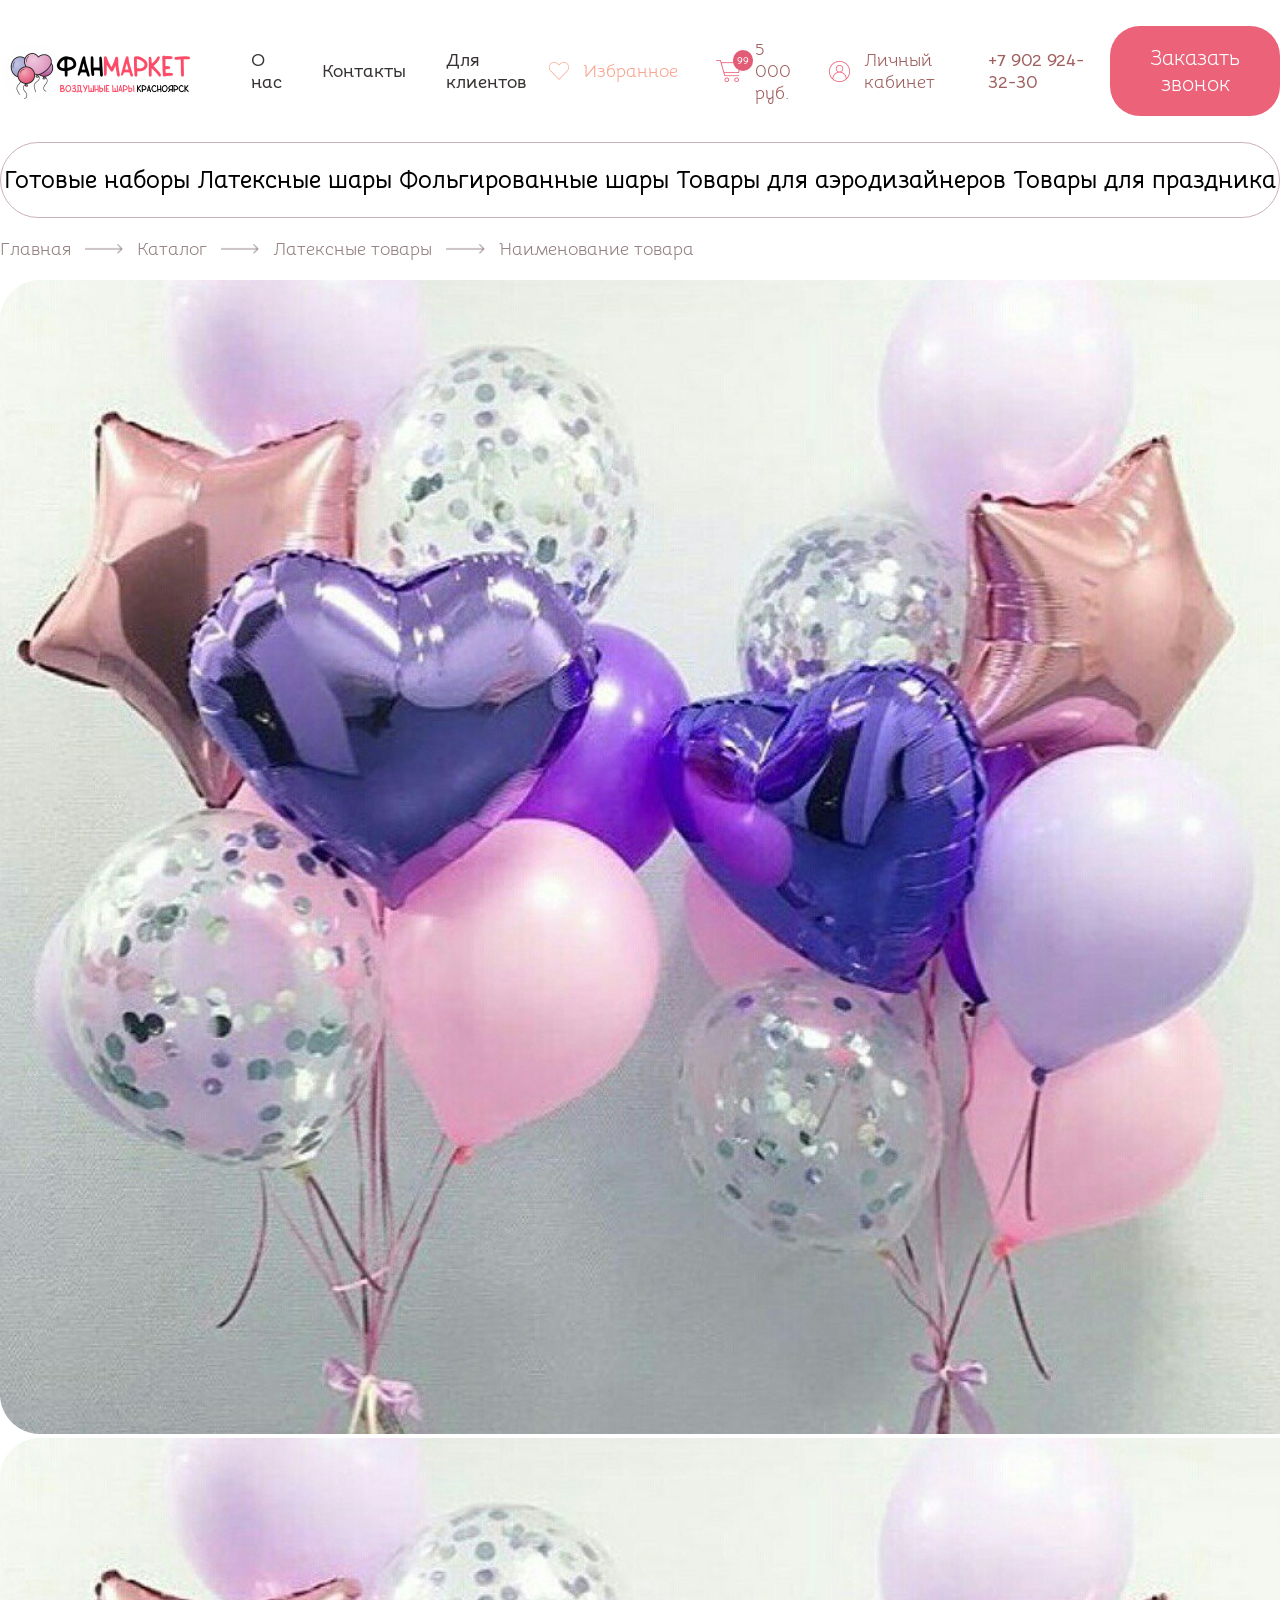
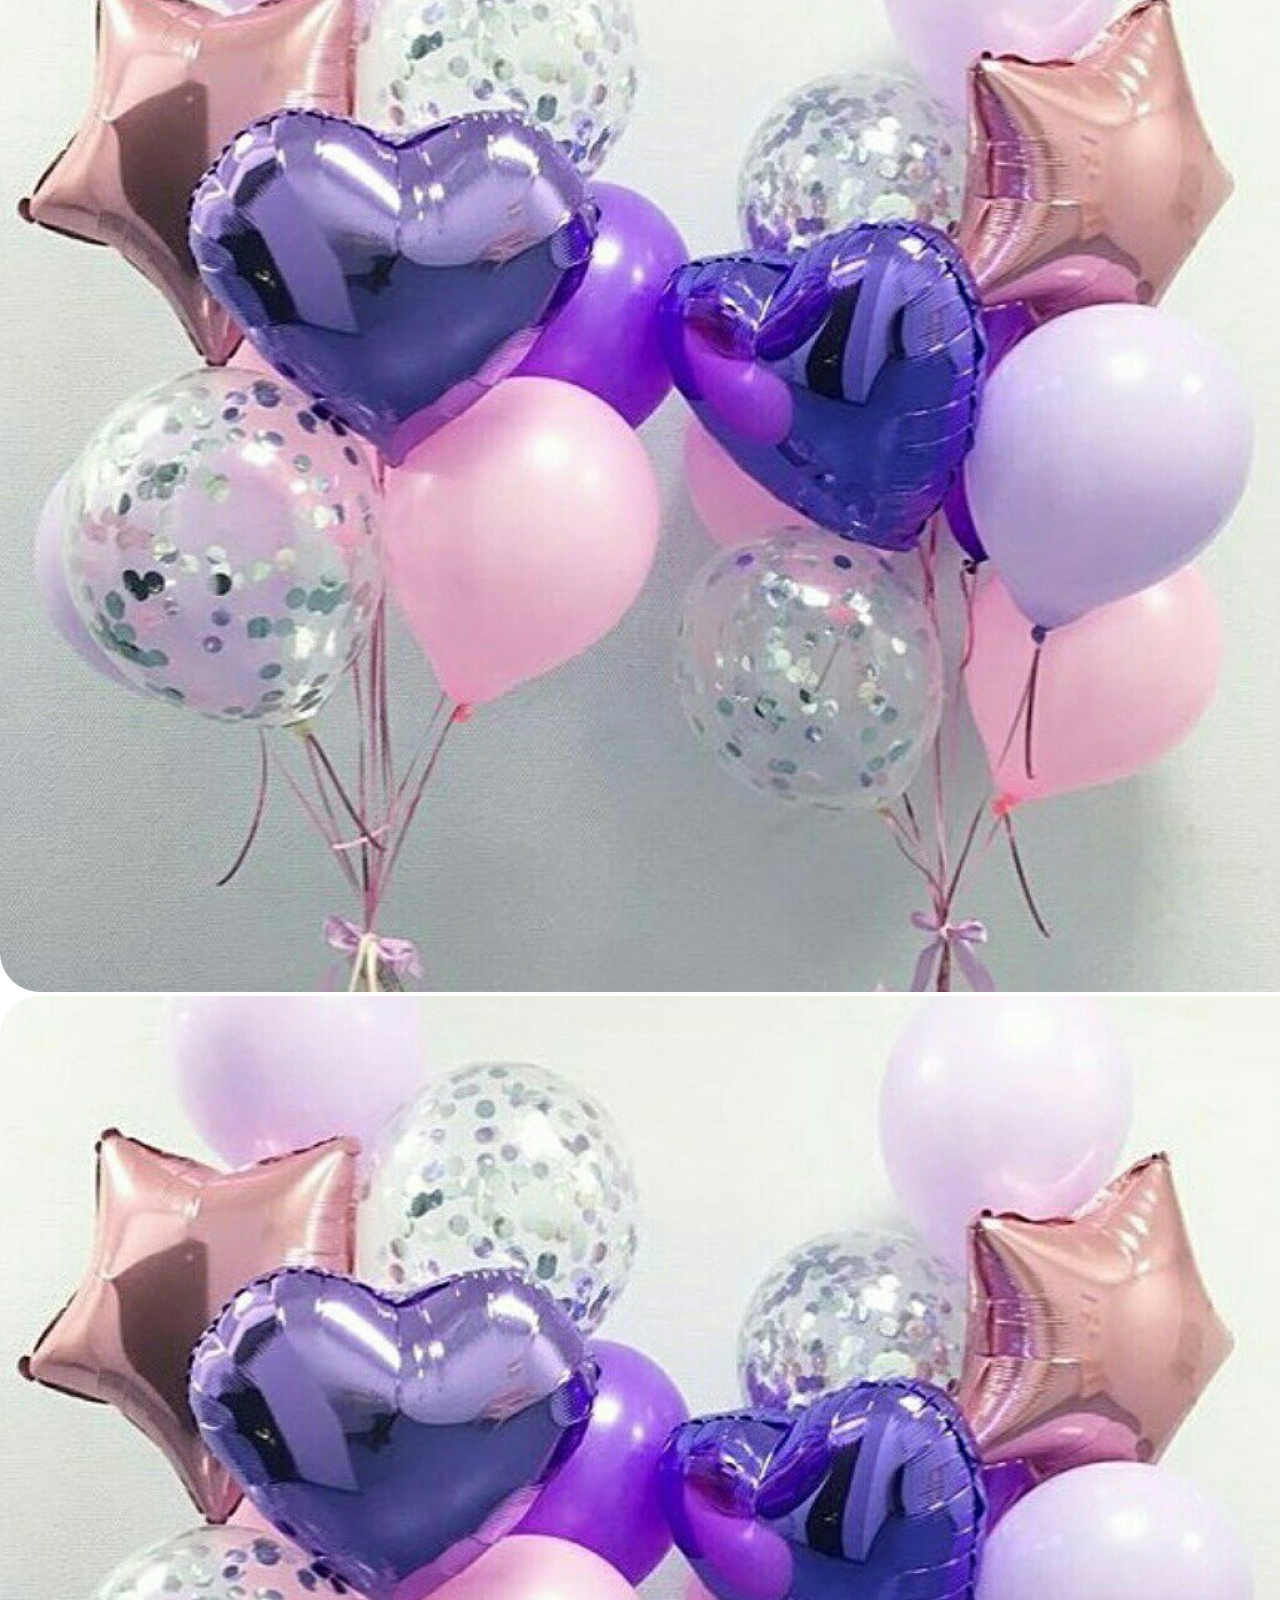
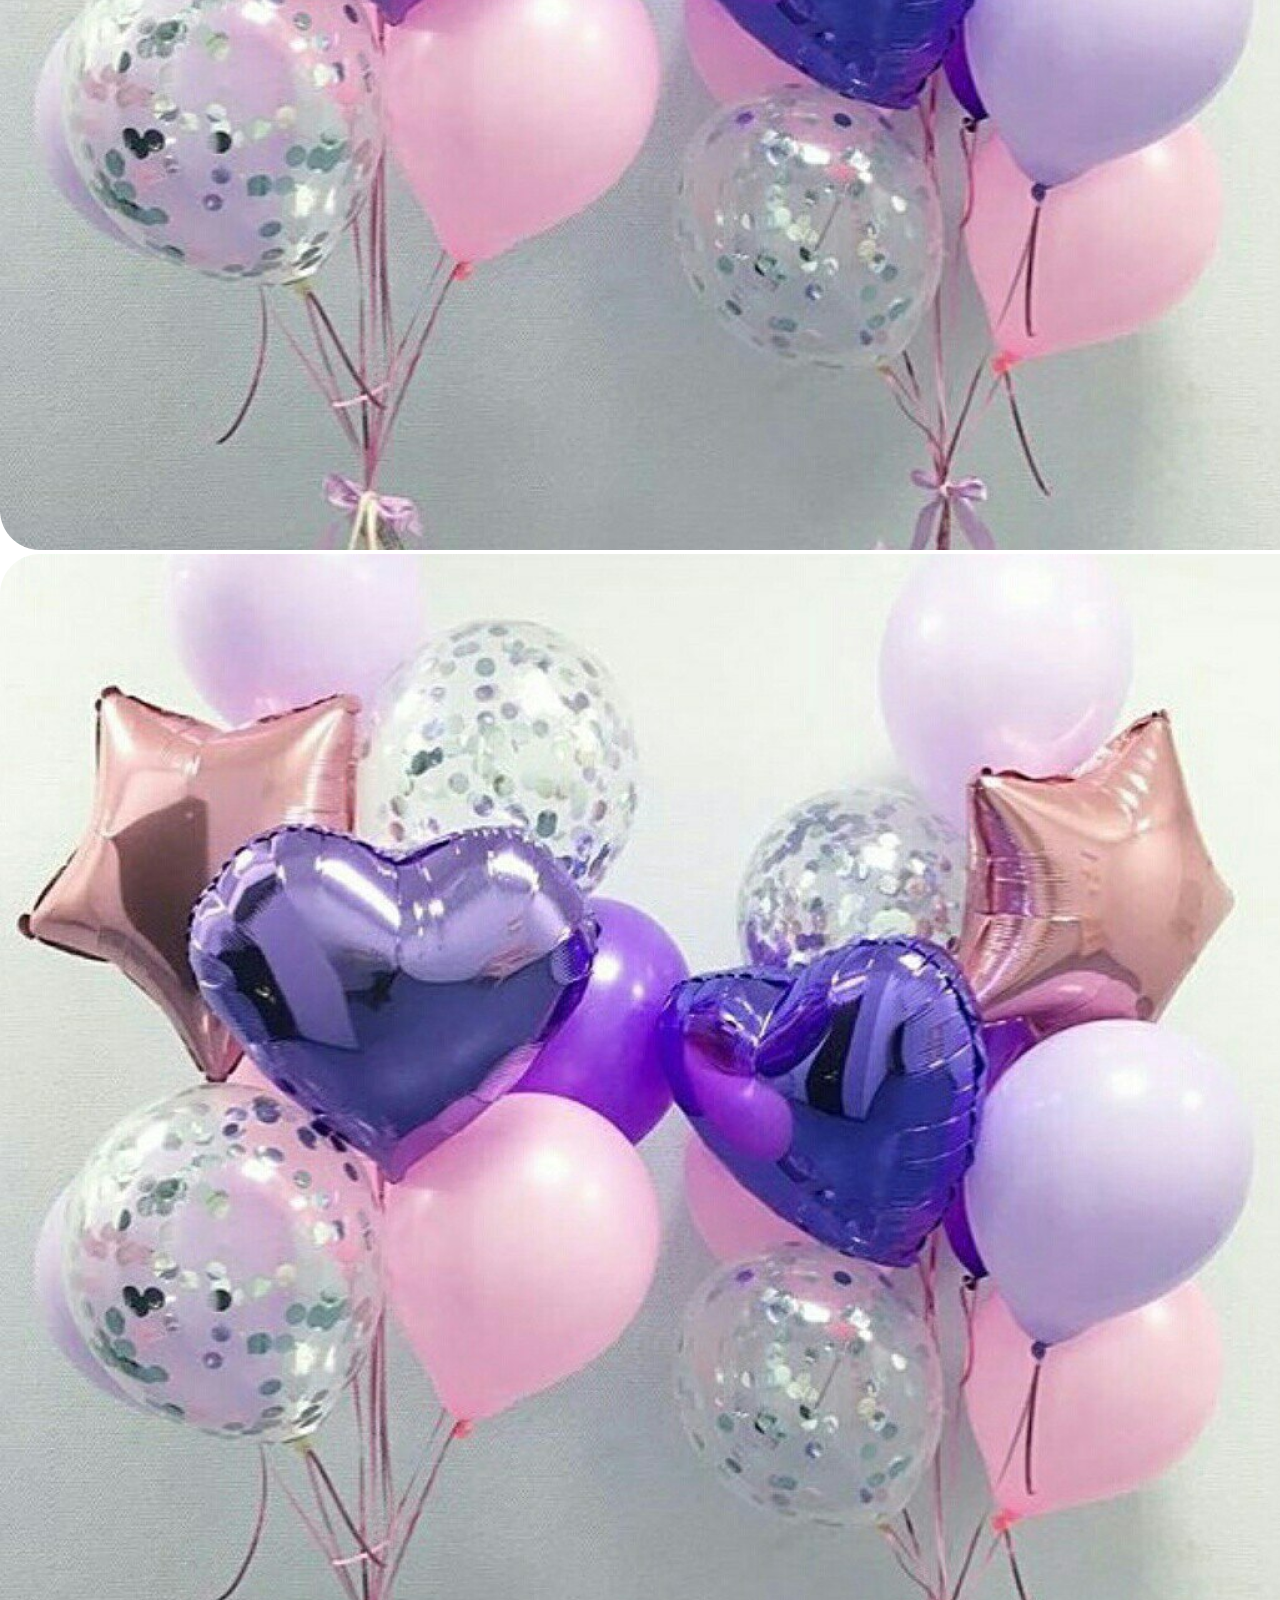
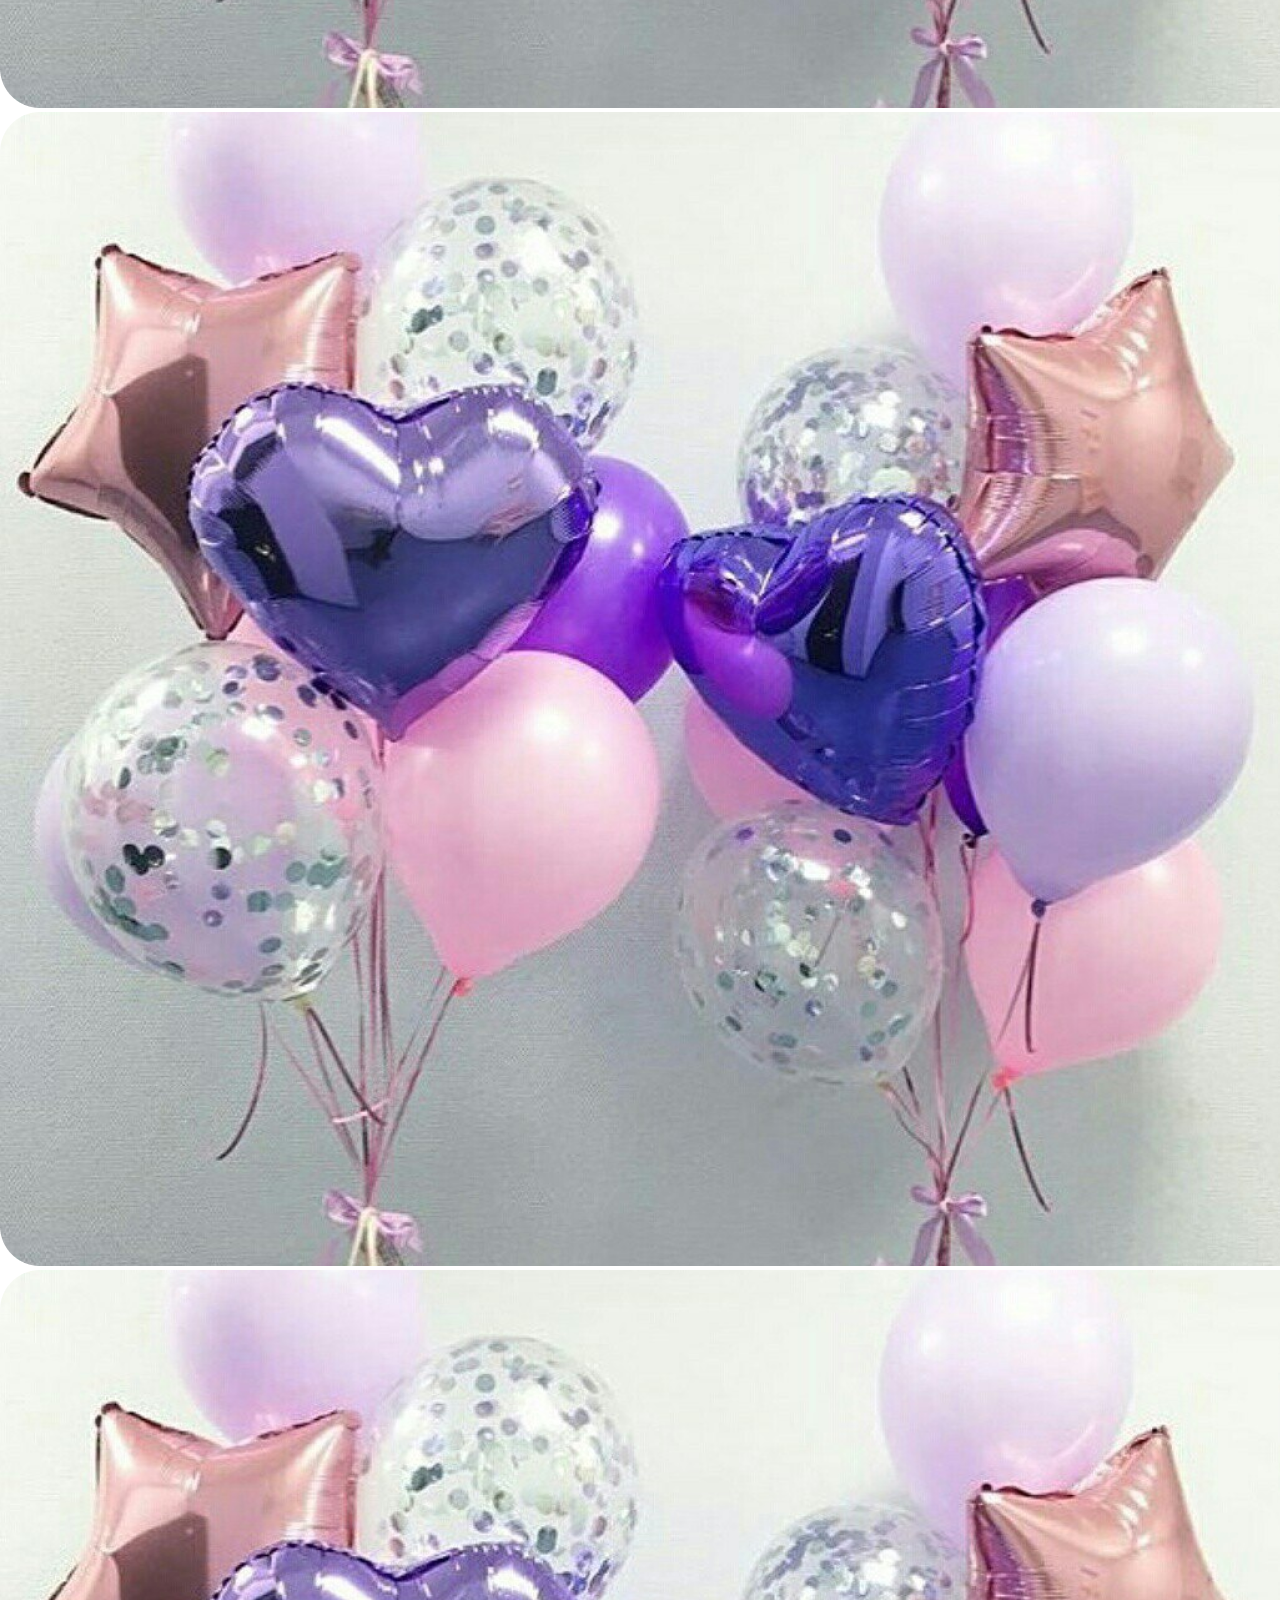
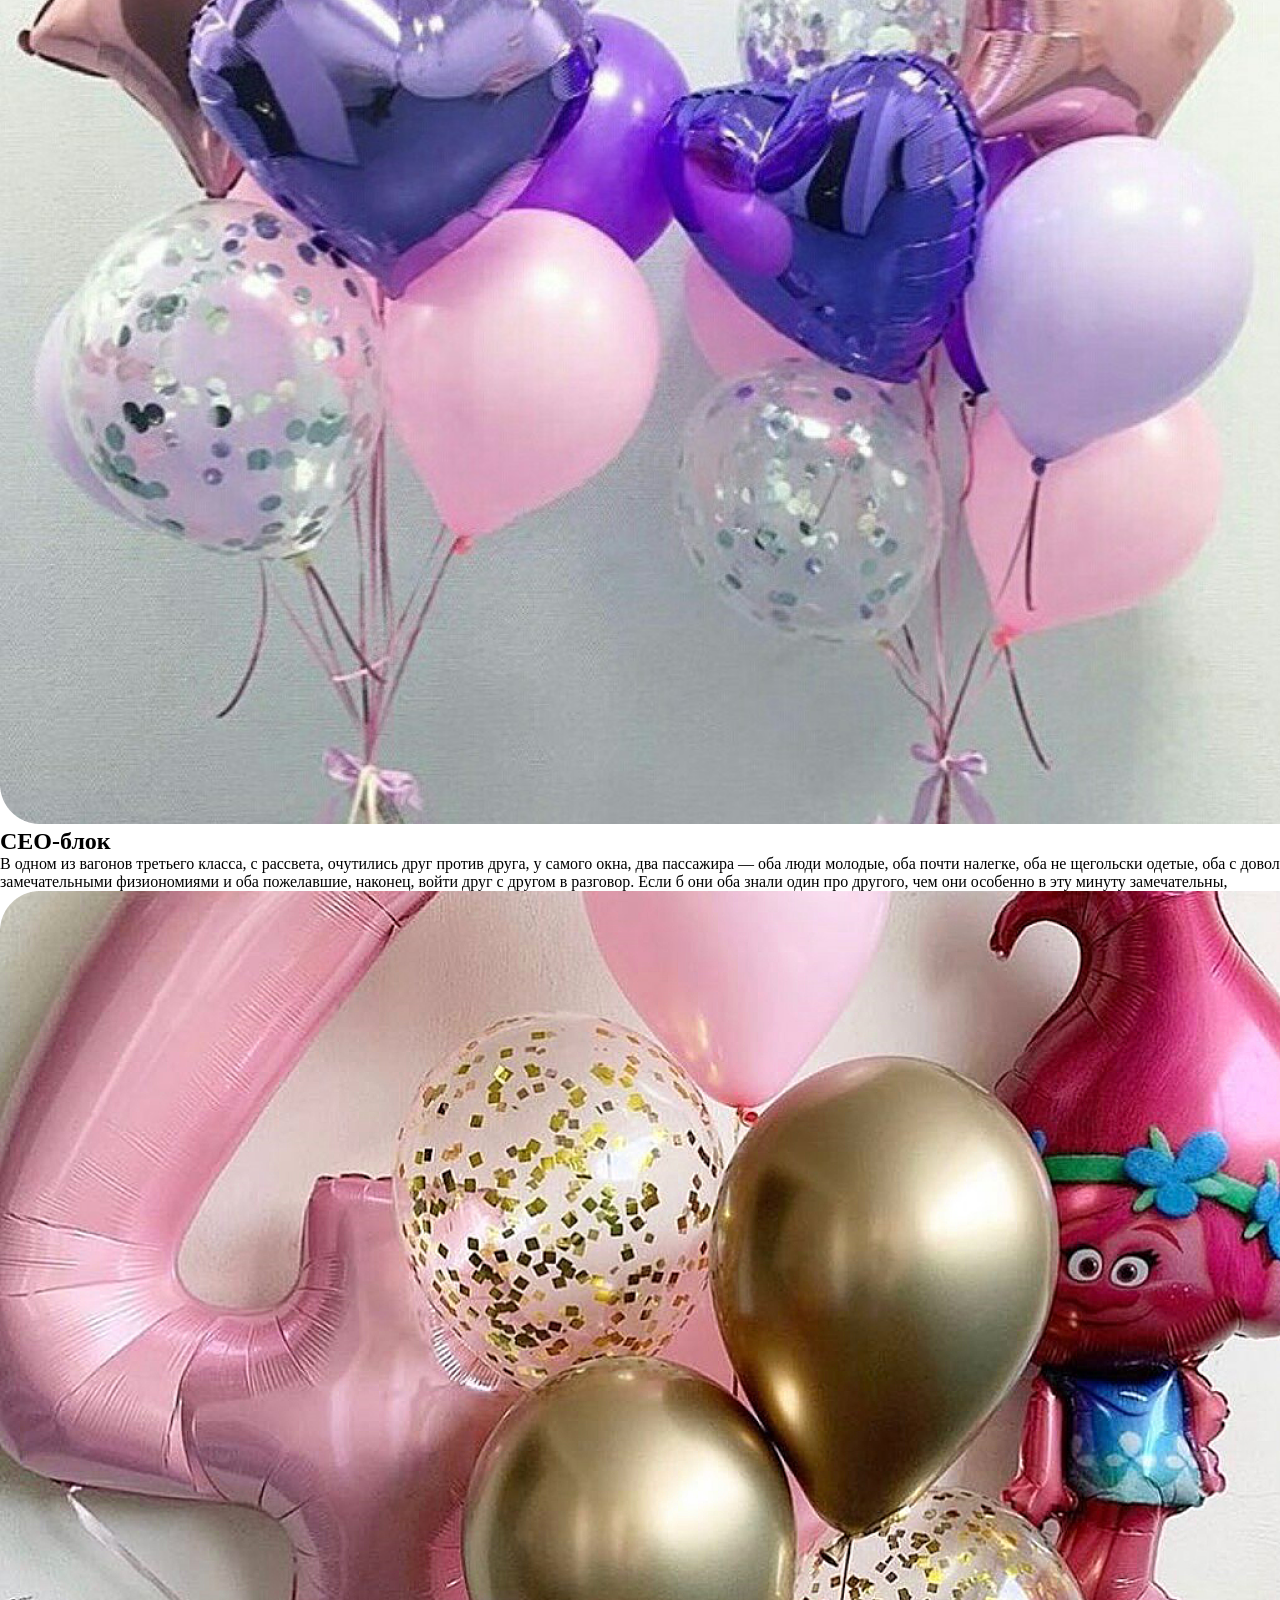
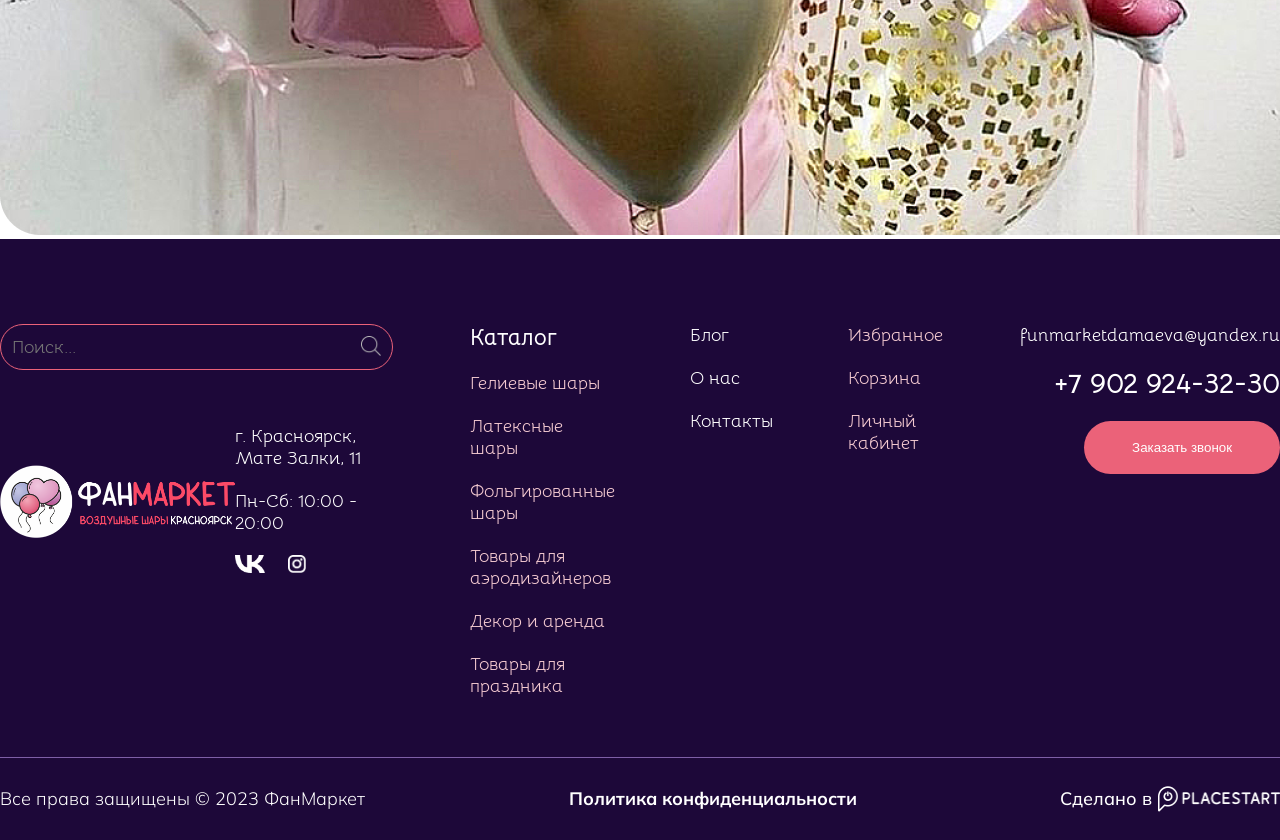
==== product.html @ 0bb045a6 "Create product info page Создал страницу для информации о конкретном продукте и применил устоявшиеся" ====
<!DOCTYPE html>
<html lang="en">
<head>
    <meta charset="UTF-8">
    <meta name="viewport" content="width=device-width, initial-scale=1.0">
    <title>ФанМаркет</title>
    <link rel="stylesheet" href="css/style.css">
    <script src="js/script.js" defer></script>
</head>
<body>
    <header>
        <div class="container header-inner">
            <img class="logo" src="images/logo/dark_logo.png">
            <ul class="nav-links bellota bold px18">
                <li><a href="#">О нас</a></li>
                <li><a href="#">Контакты</a></li>
                <li><a href="#">Для клиентов</a></li>
            </ul>
            <div class="actions">
                <a href="#" class="action-item favorite">
                    <img id="favorite" src="images/icons/favorite.png" alt="Избранное">
                    <span class="px18 bellota">Избранное</span>
                </a>
                <a href="#" class="action-item cart-item">
                    <div class="icon-wrap">
                        <img id="cart" src="images/icons/shopping_cart.png" alt="Корзина">
                        <span class="badge">99</span>
                    </div>
                    <span class="px18 bellota">5 000 руб.</span>
                </a>
                <a href="#" class="action-item">
                    <img id="profile" src="images/icons/profile.png" alt="Личный кабинет">
                    <span class="px18 bellota">Личный кабинет</span>
                </a>
            </div>
            <a href="tel:+79029243230" class="bellota px18 bold phone">+7 902 924-32-30</a>
            <button type="button" class="primary-btn px21 bellota" action="">Заказать звонок</button>
        </div>       
    </header>
    <section class="top-bar">
        <div class="container">
            <ul>
                <li><a href="#" class="bellota bold px24">Готовые наборы</a></li>
                <li><a href="#" class="bellota bold px24">Латексные шары</a></li>
                <li><a href="#" class="bellota bold px24">Фольгированные шары</a></li>
                <li><a href="#" class="bellota bold px24">Товары для аэродизайнеров</a></li>
                <li><a href="#" class="bellota bold px24">Товары для праздника</a></li>
            </ul>
        </div>
    </section>
    <section class="site-path">
        <div class="container">
            <a href="#">Главная</a>
            <img src="images/icons/arrow.png" alt="">
            <a href="#">Каталог</a>
            <img src="images/icons/arrow.png" alt="">
            <a href="#">Латексные товары</a>
            <img src="images/icons/arrow.png" alt="">
            <a href="#">Наименование товара</a>
        </div>
    </section>
    <section class="main">
        <div class="container product">
            <div class="img-carousel">
                <img src="images/baloons.png" alt="">
                <ul class="carousel-items">
                    <li>
                        <img src="images/baloons.png" alt="">
                    </li>
                    <li>
                        <img src="images/baloons.png" alt="">
                    </li>
                    <li>
                        <img src="images/baloons.png" alt="">
                    </li>
                    <li>
                        <img src="images/baloons.png" alt="">
                    </li>
                    <li>
                        <img src="images/baloons.png" alt="">
                    </li>
                </ul>
            </div>
            <div class="product-info">
                <div class="h1-and-bellow">
                    <p class="product-property">Артикул: <span>C36050</span></p>
                    <h1>Аквамарин (037), пастель, 12''/30 см. <span class="no-wrap">(12 шт.)</span></h1>
                    <div class="bellow-h1">
                        <p class="product-property">Бренд: <span>Название бренда</span></p>
                        <div class="product-in-stock">
                            <img src="images/icons/positive_mark.png" alt="Товар есть в наличии">
                            <p>Есть в наличии</p>
                        </div>
                    </div>
                </div>
                <div class="info-prices">
                    <div class="price-in-bulk">
                        <p class="price">450₽/шт.</p>
                        <img src="images/icons/info.png" alt="Цена оптом">
                        <p>Оптом</p>
                    </div>
                    <div class="price-by-one">
                        <p class="price">900₽/шт.</p>
                        <p>Розница</p>
                    </div>
                    <p class="product-property">Для заказа по оптовой цене не хватает: <span>1000₽</span></p>
                </div>
                <div class="info-bottom">
                    <div class="product-card-amount">
                        <img src="images/icons/minus.png" alt="Выложить из корзины 1 товар">
                        <p>12</p>
                        <img src="images/icons/plus.png" alt="Положить в корзину 1 товар">
                    </div>
                    <button class="primary-btn bellota px24 bold">В корзину</button>
                    <button class="outlined-btn bellota px24 bold">Купить в 1 клик</button>
                </div>
                <div class="stats">
                    <h1>Характеристики</h1>
                    <table>
                        <tbody>
                            <tr>
                                <td>Производитель</td>
                                <td>BelBal</td>
                            </tr>
                            <tr>
                                <td>Размер</td>
                                <td>14”</td>
                            </tr>
                            <tr>
                                <td>Оттенок</td>
                                <td>Матовый</td>
                            </tr>
                            <tr>
                                <td>Материал</td>
                                <td>Латекс</td>
                            </tr>
                            <tr>
                                <td>Тема</td>
                                <td>Другое</td>
                            </tr>
                            <tr>
                                <td>Форма</td>
                                <td>Круг</td>
                            </tr>
                        </tbody>
                    </table>
                </div>
            </div>
        </div>
    </section>
    <section class="main">
        <div class="container ceo">
            <div>
                <h1>CEO-блок</h1>
                <p>В одном из вагонов третьего класса, с рассвета, очутились друг против друга, у самого окна, два пассажира — оба люди молодые, оба почти налегке, оба не щегольски одетые, оба с довольно замечательными физиономиями и оба пожелавшие, наконец, войти друг с другом в разговор. Если б они оба знали один про другого, чем они особенно в эту минуту замечательны, </p>
                <img src="images/ceo_img.png" alt="">
            </div>
            <div>
                <img src="images/ceo_img.png" alt="">
                <p>В одном из вагонов третьего класса, с рассвета, очутились друг против друга, у самого окна, два пассажира — оба люди молодые, оба почти налегке, оба не щегольски одетые, оба с довольно замечательными физиономиями и оба пожелавшие, наконец, войти друг с другом в разговор. Если б они оба знали один про другого, чем они особенно в эту минуту замечательны, то, конечно, подивились бы, что случай так странно посадил их друг против друга в третьеклассном вагоне петербургско-варшавского поезда.</p>
            </div>
        </div>
    </section>
    <footer>
        <div class="container footer-inner">
            <div class="footer-main bellota px18">
                <div id="search-section">
                    <div class="search">
                        <input class="search-input" type="text" placeholder="Поиск...">
                        <img class="search-icon" src="images/icons/search.png" alt="Поиск">
                    </div>
                    <div class="footer-doublecolumn">
                        <img class="logo" src="images/logo/light_logo.png" alt="ФанМаркет">
                        <div class="hug white">
                            <p>г. Красноярск, Мате Залки, 11</p>
                            <p>Пн-Сб: 10:00 - 20:00</p>
                            <div>
                                <img class="footer-icon" src="images/icons/vk.png" alt="Наш ВК">
                                <img id="rightmost" class="footer-icon" src="images/icons/instagram.png" alt="Наш Instagram">
                            </div>
                        </div>
                    </div>
                </div>
                <div class="categories">
                    <ul class="hug category">
                        <li><h3>Каталог</h3></li>
                        <li><a href="#">Гелиевые шары</a></li>
                        <li><a href="#">Латексные шары</a></li>
                        <li><a href="#">Фольгированные шары</a></li>
                        <li><a href="#">Товары для аэродизайнеров</a></li>
                        <li><a href="#">Декор и аренда</a></li>
                        <li><a href="#">Товары для праздника</a></li>
                    </ul>
                    <ul class="hug white">
                        <li><a href="#">Блог</a></li>
                        <li><a href="#">О нас</a></li>
                        <li><a href="#">Контакты</a></li>
                    </ul>
                    <ul class="hug category">
                        <li><a href="#">Избранное</a></li>
                        <li><a href="#">Корзина</a></li>
                        <li><a href="#">Личный кабинет</a></li>
                    </ul>
                </div>
                <div class="contact">
                    <p class="white px18">funmarketdamaeva@yandex.ru</p>
                    <p class="white bold px28">+7 902 924-32-30</p>
                    <button class="primary-btn white">Заказать звонок</button>
                </div>
            </div>
        </div>       
    </footer>
    <footer class="secondary">
        <div class="container">
            <div class="footer-secondary mulish white px18">
                <p class="light">Все права защищены © 2023 ФанМаркет</p>
                <p class="bold">Политика конфиденциальности</p>
                <div id="placestart">
                    <p>Сделано в</p>
                    <img src="images/logo/placestart_logo.png" alt="Сделано в Placestart">
                </div>
            </div>
        </div>
    </footer>
</body>
</html>
---- css/style.css ----
@font-face {
    font-family: 'Bellota';
    src: url('./fonts/Bellota/Bellota-Regular.ttf') format('truetype');
    font-weight: 400; 
    font-style: normal;
    font-display: swap;
}

@font-face {
    font-family: 'Bellota';
    src: url('./fonts/Bellota/Bellota-Bold.ttf') format('truetype');
    font-weight: 700;
    font-style: normal;
    font-display: swap;
}

@font-face {
    font-family: 'Mulish';
    src: url('./fonts/Mulish/static/Mulish-Medium.ttf') format('truetype');
    font-weight: 400;
    font-style: normal;
    font-display: swap;
}

@font-face {
    font-family: 'Mulish';
    src: url('./fonts/Mulish/static/Mulish-Bold.ttf') format('truetype');
    font-weight: 700;
    font-style: normal;
    font-display: swap;
}

@font-face {
    font-family: 'Mulish';
    src: url('./fonts/Mulish/static/Mulish-Light.ttf') format('truetype');
    font-weight: 100;
    font-style: normal;
    font-display: swap;
}

*, *::after, *::before {
    box-sizing: border-box;
    margin: 0;
    padding: 0;
    list-style: none;
}

a {
    text-decoration: none;
    color: inherit;
}

header, section, footer {
    display: flex;
    width: 100%;
    margin: 0 auto;
}

section.products-catalog {
    padding-bottom: 120px;
}

.container {
    display: flex;
    align-items: center;
    flex-direction: row;
    margin: 0 auto;
    max-width: 1650px;
    width: 100%;
}

.header-inner {
    gap: 23px;
    padding-top: 26px;
    padding-bottom: 26px;
    display: flex;
    align-items: center;
    flex-direction: row;
}


.logo {
    display: block;
    height: 62px;
    width: auto;
    object-fit: contain;
}

.nav-links {
    display: flex;
    align-items: center;
    gap: 40px;
    font-size: 16px;
    font-weight: 400;
    color: #383333;
    margin-left: 36px;
}

.icon-wrap {
    position: relative;
    display: inline-flex;
    align-items: center;
    justify-content: center;
}
.actions {
    display: flex;
    flex-direction: row;
    justify-content: space-between;
    gap: 38px;
    margin-left: auto;
}

.action-item {
    display: flex;
    flex-grow: 2;
    flex-direction: row;
    align-items: center;
    gap: 14px;
    color: #A06060;
}

.action-item div {
    max-height: 100%;
}

.badge {
    position: absolute;
    font-family: "Bellota", sans-serif;
    top: -10px;
    right: -12px;
    background-color: #E25C75;
    color: white;
    font-size: 10px;
    font-weight: 700;
    padding: 4px 4px;
    border-radius: 999px;
}

.primary-btn {
    background-color: #EB6279;
    padding: 19px 29px;
    border-radius: 30px;
    color: white;
    border-width: 0;
}

.site-path {
    color: #948181;
    font-family: 'Bellota', sans-serif;
    font-size: 18px;
}

.site-path .container {
    display: flex;
    gap: clamp(2px, 2vw, 14px);
    margin-top: 20px;
    margin-bottom: 20px;
}

.site-path img {
    height: 10px;
    width: auto;
}

.top-bar ul {
    border: #CAB1B7 solid 1px;
    display: flex;
    flex: 1;
    justify-content: space-around;
    padding-top: 22px;
    padding-bottom: 22px;
    border-radius: 999px;
    text-align: center;
    list-style: none;
}

.top-bar li:hover, 
.choosen, 
.h1-and-bellow h1:hover,
.nav-links a:hover {
    color: #EB6279;
}

.catalog-filter {
    margin-top: 60px;
}

.filter-title {
    font-family: 'Bellota', sans-serif;
    font-size: 28px;
    font-weight: 700;
}

.acc summary,
.collapse summary {
    display: flex;
    justify-content: space-between;
    align-items: center;
    cursor: pointer;
    font-family: 'Bellota', sans-serif;
    padding: 10px 0;
    user-select: none;
    transition: color 0.2s ease;
}

.acc summary::-webkit-details-marker,
.collapse summary::-webkit-details-marker {
    display: none;
}

.acc > summary {
    font-family: 'Bellota', sans-serif;
    font-weight: 700;
    font-size: 21px;
    line-height: 110%;
    color: #513E3E;
}

.acc-body {
    display: flex;
    flex-direction: column;
    gap: 8px;
}

.collapse > summary {
    font-family: 'Bellota', sans-serif;
    font-weight: 700;
    font-size: 28px;
    line-height: 100%;
    color: #513E3E;
}


.acc summary::after,
.collapse summary::after {
    content: '';
    background-image: url('../images/icons/arrow_down.png');
    background-size: contain;
    background-repeat: no-repeat;
    background-position: center;
    width: 16px;
    height: 9px;
}

.acc[open] > summary,
.collapse[open] > summary {
    color: #EB6279;
}

.acc[open] > summary::after,
.collapse[open] > summary::after {
    background-image: url('../images/icons/arrow_up.png');
}


.acc a {
    font-family: 'Bellota', sans-serif;
    font-size: 18px;
    font-weight: 700;
    color: #948181;
}

.acc a:hover {
    color: #FAA48E;
}

.filters {
    display: flex;
    flex-direction: column;
    gap: 45px;
}

.options {
    display: flex;
    flex-direction: column;
    gap: 23px;
}

.radio {
    display: flex;
    align-items: center;
    gap: 15px;
    font-family: 'Bellota', sans-serif;
    font-weight: 700;
    color: #948181;
}

.radio input[type="radio"] {
    width: 18px;
    height: 18px;
    cursor: pointer;
}

.radio input[type="radio"]:checked {
    appearance: none;
    -webkit-appearance: none;
    border: 1.5px solid #FAA48E;
    border-radius: 50%;
    background-color: #FAA48E;
    box-shadow: inset 0 0 0 3px #FFFFFF;
}

.options {
    font-family: 'Bellota', sans-serif;
    color: #948181;
}

.range {
    position: relative;
    width: 100%;
    height: 16px;
    display: flex;
    align-items: center;
}

.range-track {
    width: 100%;
    background-color: #F5E8EA;
    height: 6px;
}

.range-fill {
    --min: 0%;
    --max: 100%;
    background-color: #EB6279;
    height: 6px;
    margin-left: var(--min);
    width: var(--max);
}

.options .check {
    display: flex;
    gap: 15px;
}

#rangeMax, #rangeMin {
    position: absolute;
    left: 0;
    top: 50%;
    transform: translateY(-50%);
    width: 100%;
    margin: 0;
    background: transparent;
    appearance: none;
    pointer-events: none;
    -webkit-appearance: none;
}

#rangeMin::-webkit-slider-thumb,
#rangeMax::-webkit-slider-thumb {
    pointer-events: auto;
    appearance: none;
    -webkit-appearance: none;
    width: 16px;
    height: 16px;
    border-radius: 50%;
    background-color: #EB6279;
    cursor: pointer;
    border: none;
}

.price-inputs {
    display: flex;
    justify-content: space-between;
}

.price-field {
    border: #DCB8CE 1px solid;
    padding: 18px 18px;
    border-radius: 52px;
    font-family: 'Bellota', sans-serif;
    font-weight: 700;
    font-size: 18px;
    display: block;
}

.products-catalog .container {
    display: flex;
    justify-content: space-between;
    align-items: start;
    gap: clamp(12px, 7vw, 85px);
}

.name-plate {
    background-image: url('../images/pretty_background.png');
    background-repeat: no-repeat;
    background-size: 100%;
    border-radius: 20px;
    width: 100%;
    background-position: center;
    padding-top: 40px;
    padding-bottom: 40px;
}

.name-plate div {
    max-width: 800px;
    display: flex;
    flex-direction: column;
    justify-content: center;
    align-items: center;
    margin: 0px auto;
}

.name-plate h1 {
    color: #EB6279;
    font-family: 'Bellota', sans-serif;
    font-size: 56px;
    font-weight: 700;
    text-align: center;
}

.name-plate p {
    color: #513E3E;
    font-family: 'Bellota', sans-serif;
    font-size: 21px;
    font-weight: 700;
    text-align: center;
}

.sort-row {
    display: flex;
    justify-content: space-between;
    align-items: center;
    width: 100%;
}

.sort {
    font-family: 'Bellota', sans-serif;
    font-size: 24;
    color: #ADADAD;
    display: flex;
    gap: 20px;
    align-items: center;
}

.sort img {
    height: 10px;
    width: auto;
}

.sort a {
    color: #FAA48E;
    text-decoration: underline;
}

.layout {
    border: #FAA48E 1px solid;
    display: flex;
    flex-direction: row;
    align-items: center;
    justify-content: center;
    padding: 14px;
    gap: 28px;
}

.layout div {
    display: flex;
    justify-content: center;
    align-items: center;
    width: 18px;
    
}

.layout input {
    opacity: 0;
}

.layout img {
    width: 18px;
    height: auto;
}

.layout label {
    margin-right: 1rem;
}

.product-cards {
    display: flex;
    flex-flow: row wrap;
    gap: 20px 0px;
    justify-content: space-between;
    width: 100%;
}

.product-card {
    border: #DCB8CE 1px solid;
    border-radius: 20px;
    width: min-content;
    position: relative;
    overflow: hidden;
}

.product-card .product-img {
    height: auto;
    width: clamp(200px, 390px, 100vw);
    display: block;
}

.product-chip {
    color: white;
    font-family: 'Bellota', sans-serif;
    font-size: 18px; 
    border-radius: 20px;
    background-color: #63D79A;
    padding: 5px 18px;
    display: inline-block;
    border: 1px solid black;
    position: absolute;    
    top: 12px;         
    left: 12px;    
    z-index: 1;
}

.h1-and-bellow {
    display: flex;
    flex-direction: column;
}

.bellow-h1 {
    display: flex;
    flex-wrap: wrap;
    justify-content: space-between; 
}

.product-favorite {
    position: absolute;
    top: 0;
    right: 0;
    z-index: 1;
    padding: 15px;
    width: 16%;
    border-radius: 0px 20px;
    background-color: rgba(255, 255, 255, 0.8);
}

.product-property {
    font-family: 'Mulish', sans-serif;
    font-size: 14px;
    color: #948181;
    font-weight: 400;
}

.product-property > span {
    color: #513E3E;
}

.product-card-body {
    padding: 20px 40px;
    display: flex;
    flex-direction: column;
    gap: 23px;
}

.h1-and-bellow h1 {
    font-size: 28px;
    font-family: 'Mulish', sans-serif;
    line-height: 120%;
    color: #513E3E;
    font-weight: 400;
    margin-bottom: 15px;
}


.product-in-stock {
    color: #5EAB83;
    font-family: 'Mulish', sans-serif;
    font-size: 14px;
    display: flex;
    align-items: center;
    gap: 7px;
}

.product-in-stock img {
    height:14px;
    width: auto;
}

.prices {
    display: flex;
    flex-wrap: wrap;
    gap: clamp(12px, 5vw, 54px);
    align-content: start;
    align-items: end;
}

.price-in-bulk {
    color: #948181;
    font-family: 'Mulish', sans-serif;
    font-size: 14px;
}
.price-in-bulk img {
    display: inline-block;
    height: 16px;
    position: relative;
    top: -8px;
}

.price-in-bulk .price {
    font-size: 20px;
    font-weight: 700;
    display: inline-block;
    font-family: 'Bellota', sans-serif;
}

.price-by-one {
    font-size: 14px;
    font-family: 'Mulish', sans-serif;
    color: #513E3E;
}

.price-by-one .price {
    font-size: 26px;
    font-weight: 700;
    font-family: 'Bellota', sans-serif;
}

.product-card-amount {
    font-family: 'Mulish', sans-serif;
    color: #513E3E;
    display: flex;
    justify-content: space-between;
    align-items: center;
    flex: 1;
}

.product-card-amount p {
    border: #DCB8CE solid 1px;
    border-radius: 20px;
    padding: 9px 20px;
    font-weight: 400;
    font-size: 18px;
    line-height: 100%;
}

.product-card-amount img {
    width: 14px;
    height: auto;
}

.product-card-bottom {
    display: flex;
    align-items: center;
    align-content: center;
    gap: clamp(8px, 22px, 10%);
    flex-wrap: wrap;
    width: 100%;
}

footer {
    background-color: #1D0839;
}

.footer-inner {
    display: flex;
    flex-direction: column;
    width: 100%; 
}

footer.secondary {
    border-top: #7E5FA7 solid 1px;
}

.footer-secondary {
    display: flex;
    flex-wrap: wrap;
    justify-content: space-between;
    align-items: center;
    gap: 20px;
    padding: 28px 0;
    width: 100%;
}


.footer-main {
    display: flex;
    justify-content: space-between;
    align-items: flex-start;
    flex-wrap: wrap; 
    gap: 50px clamp(40px, 6vw, 120px);
    padding: 85px 0px 60px; 
    width: 100%;
}

.footer-icon {
    height: 18px;
}

#rightmost {
    margin-left: 18px;
}

.hug {
    display: flex;
    flex-direction: column;
    gap: 21px;
}

#search-section {
    flex: 1 1 380px;
    max-width: 530px;
}

.search {
    display: flex;
    padding: 11px;
    border-radius: 43px;
    border: 1px solid #EB6279;
    width: 100%;
}

.search-input {
    flex: 1;
    font-family: 'Bellota';
    font-size: 18px;
    color: #979797;
    outline: none;
    border: none;
    background: transparent;
}

.primary-btn:hover {
    background-color: #FAA48E;
}

.search-icon {
    height: 20px;
}

.footer-doublecolumn {
    display: flex;
    justify-content: space-between;
    align-items: center;
    margin-top: 55px;
}

.footer-doublecolumn .logo {
    width: 235px;
    height: auto;
}

.footer-doublecolumn .hug {
    width: 48.2%;
}

.hug h3 {
    color: white;
    font-size: 22px;
}

.categories {
    display: flex;
    gap: clamp(20px, 7vw, 75px);
    flex: 2.4;
    justify-content: space-between;
}

.category {
    color: #F3C9D0;
    size: 18px;
}

.category a:hover {
    color: #FAA48E;
}

.contact {
    display: flex;
    flex-direction: column;
    gap: 20px;
    align-items: end;
    flex: 1;
}

.contact > .primary-btn {
    padding: 19px 48px;
    white-space: nowrap;
}

#placestart {
    display: flex;
    align-items: center;
    gap: 6px;
}

#placestart img {
    max-width: 122px;
}

#favorite {
    width: 20px;
}

#cart {
    width: 25px;
}

#profile {
    width: 21px;
}

.phone {
    color: #A06060;
    margin-left: 30px;
}

.favorite {
    color: #FAA48F;
}

.white {
    color: white;
}

.bold {
    font-weight: 700;
}

.light {
    font-weight: 100;
}

.px18 {
    font-size: 18px;
}

.px21 {
    font-size: 21px;
}

.px24 {
    font-size: 24px;
}

.px28 {
    font-size: 28px;
}

.bellota {
    font-family: 'Bellota', sans-serif;
}

.mulish {
    font-family: 'Mulish', sans-serif;
}

.no-wrap {
    white-space: nowrap;
}
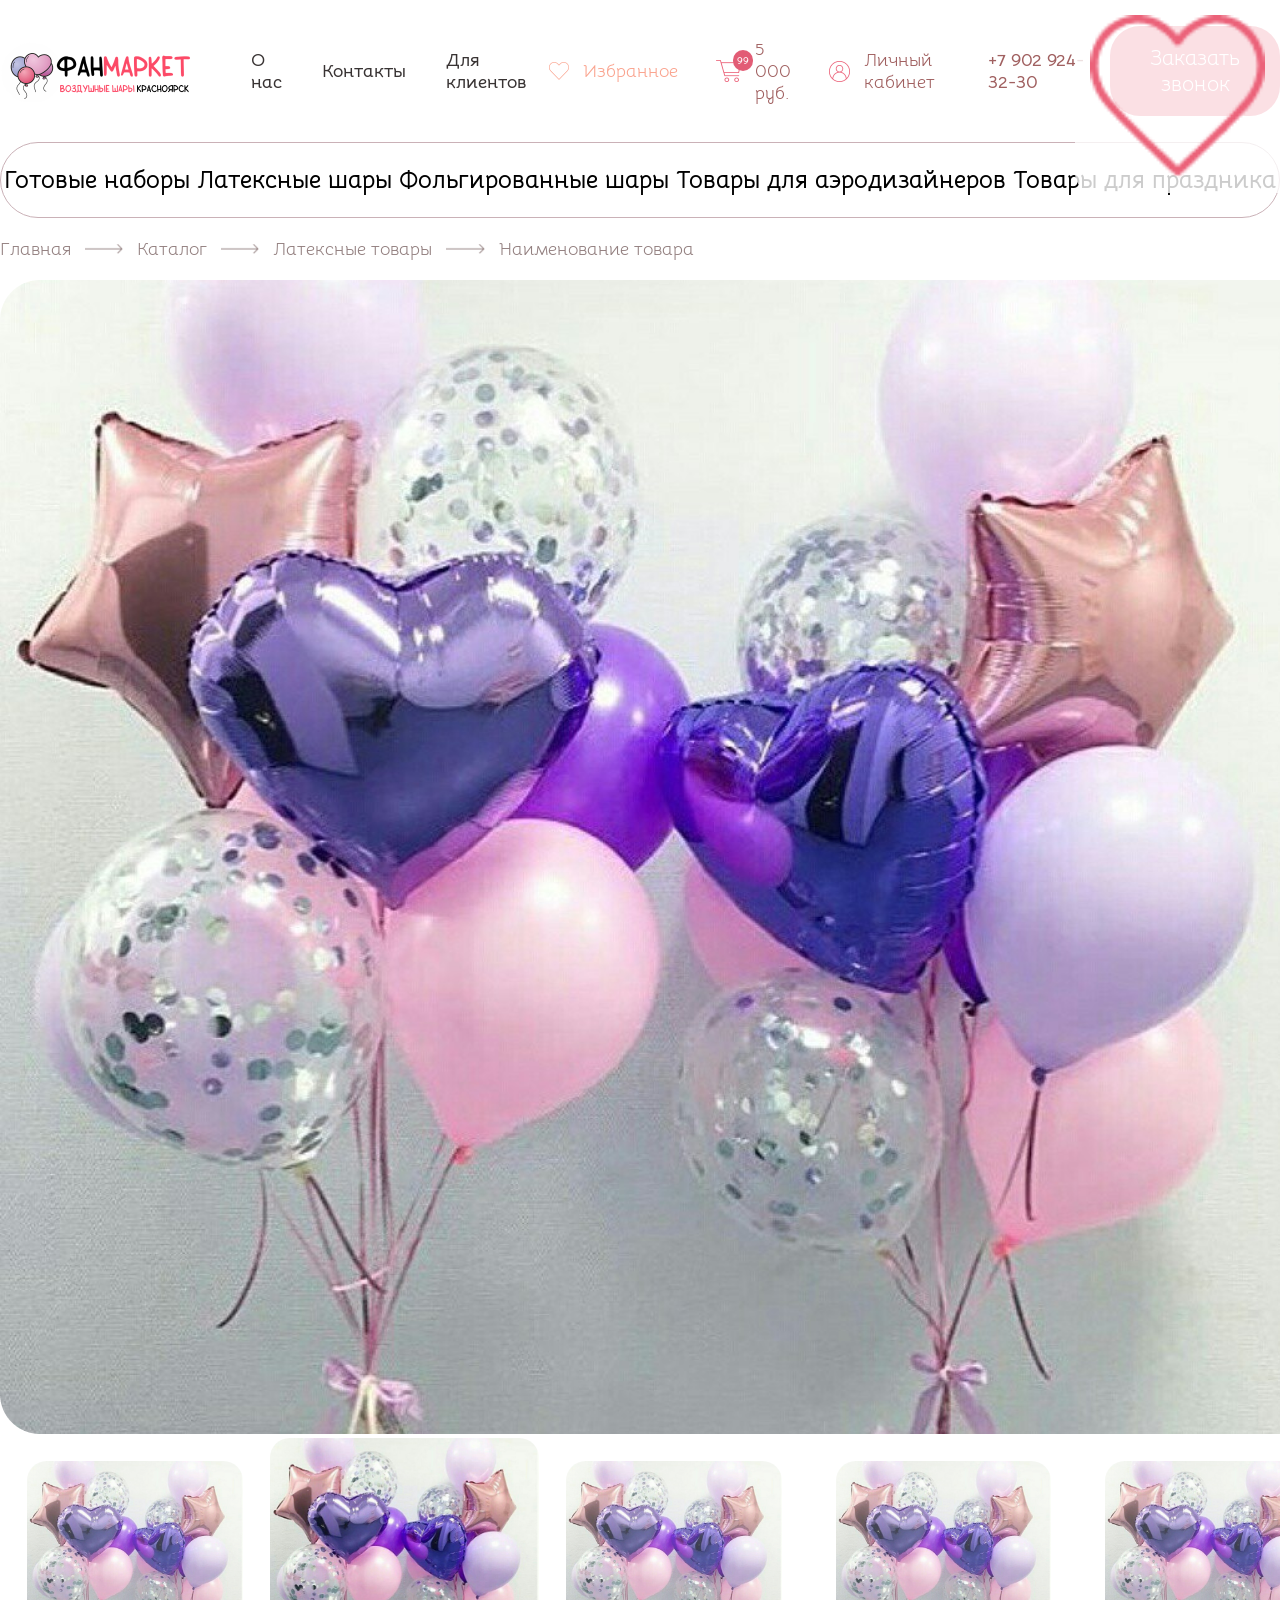
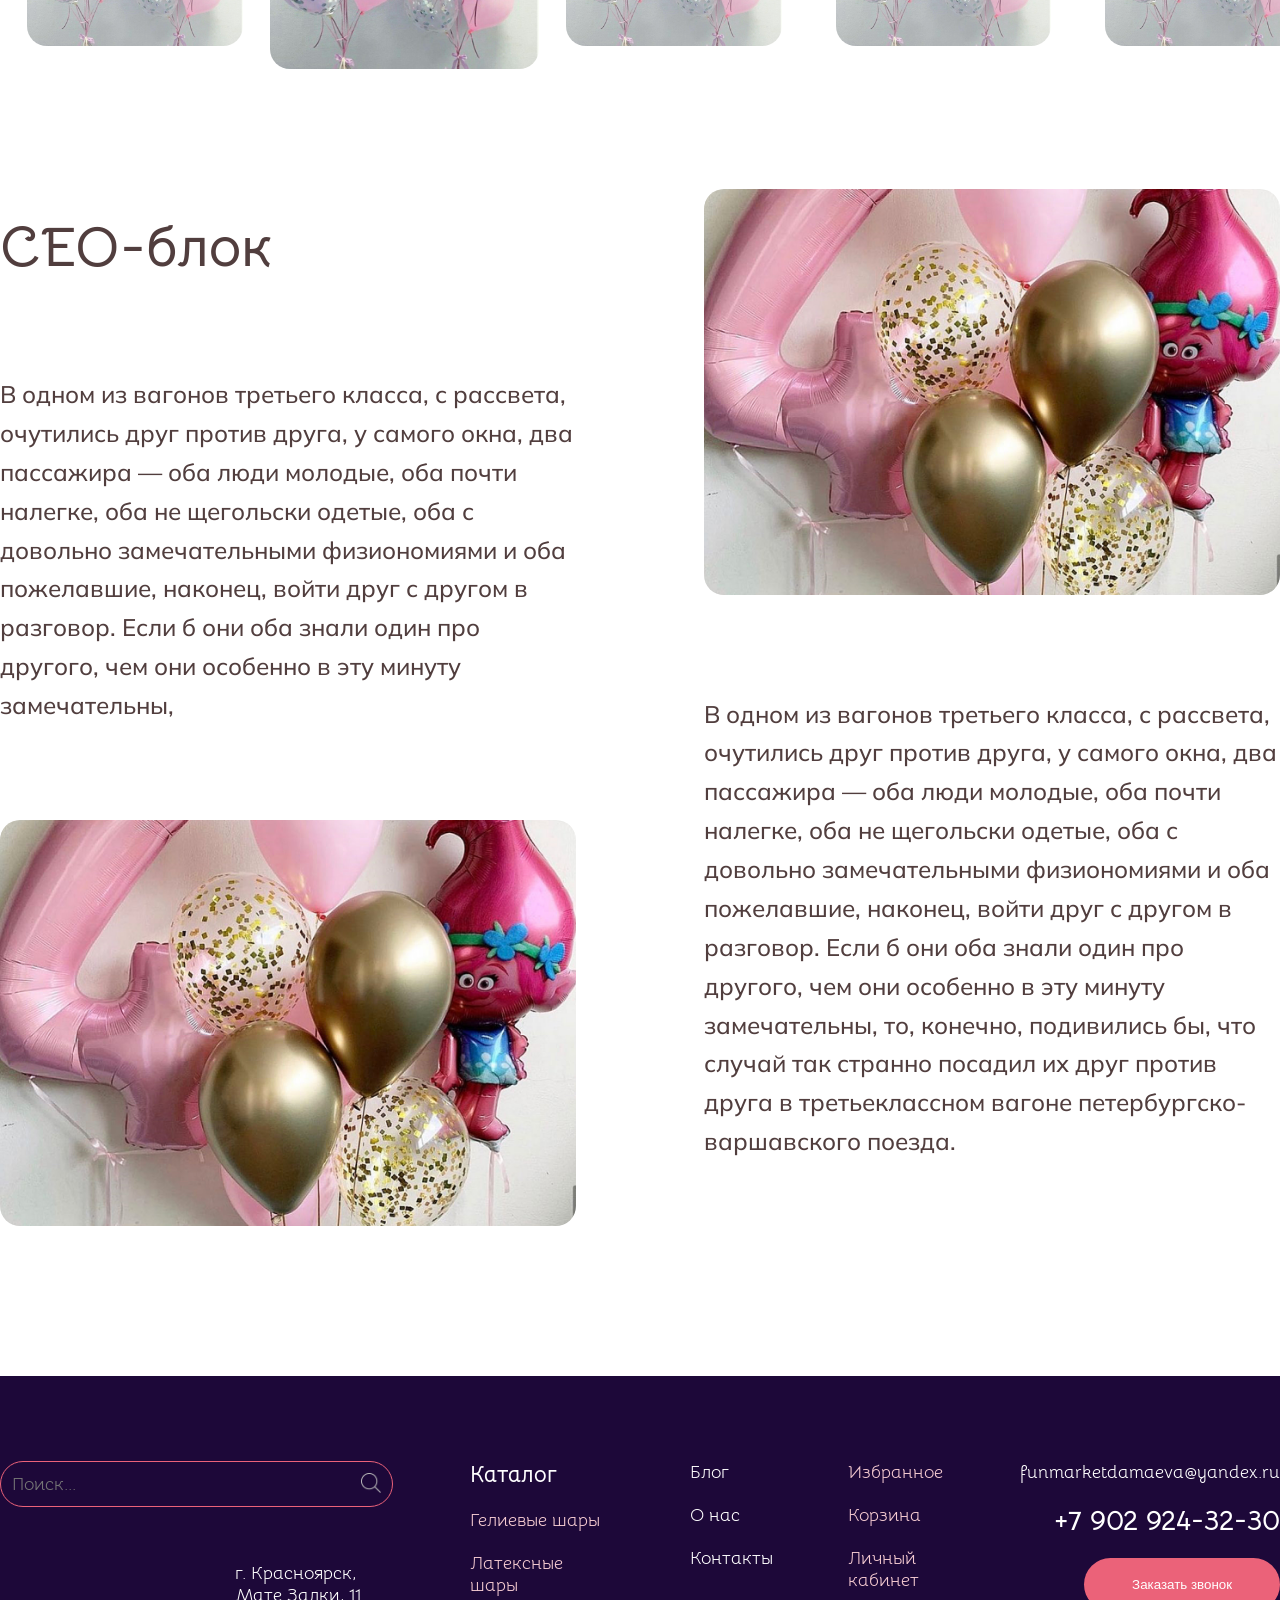
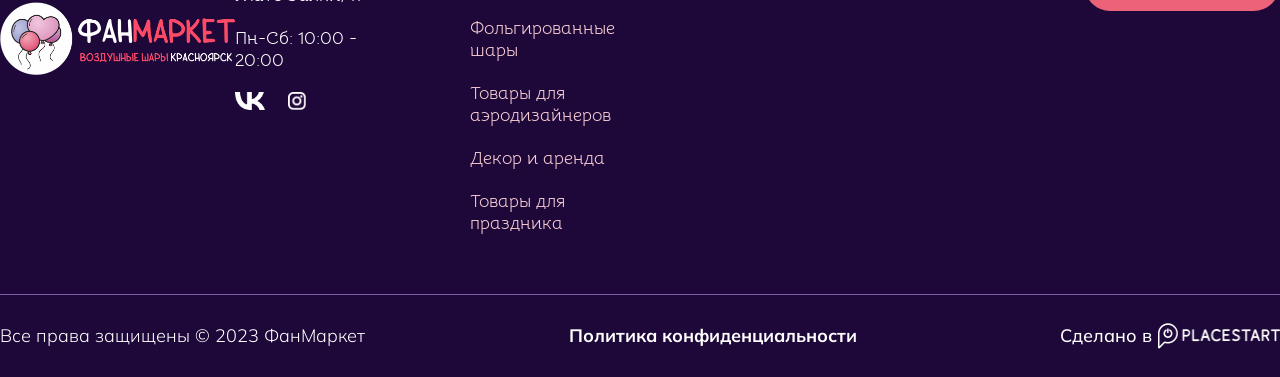
==== commit 3db53e4d: "Style product page Накинул все стили на элементы продуктовой страницы. Осталось только расставить по" ====
--- a/product.html
+++ b/product.html
@@ -61,13 +61,14 @@
     </section>
     <section class="main">
         <div class="container product">
+            <img class="product-favorite" src="images/icons/favorite_empty.png" alt="Добавить в избранное">
             <div class="img-carousel">
                 <img src="images/baloons.png" alt="">
                 <ul class="carousel-items">
                     <li>
                         <img src="images/baloons.png" alt="">
                     </li>
-                    <li>
+                    <li class="selected">
                         <img src="images/baloons.png" alt="">
                     </li>
                     <li>
--- a/css/style.css
+++ b/css/style.css
@@ -56,7 +56,63 @@
     margin: 0 auto;
 }
 
-section.products-catalog {
+table {
+    border: 1px solid #DCB8CE;
+    border-radius: 20px;
+    font-family: 'Mulish', sans-serif;
+    font-size: 18px;
+    color: #513E3E;
+    width: 100%;
+    border-collapse: separate;
+    border-spacing: 0;
+    overflow: hidden;
+}
+
+td {
+    width: 50%;
+    padding: 20px 30px;
+    border-bottom: 1px solid #DCB8CE;
+}
+
+td:first-child {
+    border-right: 1px solid #DCB8CE;
+}
+
+tr:last-child td {
+    border-bottom: none;
+}
+
+.img-carousel img {
+    border-radius: 20px;
+}
+
+.carousel-items {
+    display: flex;
+    justify-content: space-between;
+    align-items: center;
+    width: 100%;
+} 
+
+.carousel-items li {
+    overflow-x: hidden;
+    display: flex;
+    align-items: center;
+    justify-content: center;
+    
+}
+
+.carousel-items img {
+    width: 80%;
+    height: auto;
+    opacity: 0.8;
+}
+
+.carousel-items li.selected img {
+    width: 100%;
+    opacity: 1;
+}
+
+section.main {
     padding-bottom: 120px;
 }
 
@@ -142,6 +198,17 @@
     border-radius: 30px;
     color: white;
     border-width: 0;
+}
+
+.outlined-btn {
+    background-color: transparent;
+    border: #EB6279 1px solid;
+    color: #EB6279;
+    font-size: 24px;
+    font-family: 'Bellota', sans-serif;
+    font-weight: 700;
+    padding: 15px 32px;
+    border-radius: 30px;
 }
 
 .site-path {
@@ -374,7 +441,7 @@
     display: block;
 }
 
-.products-catalog .container {
+.products-catalog {
     display: flex;
     justify-content: space-between;
     align-items: start;
@@ -642,8 +709,56 @@
     align-items: center;
     align-content: center;
     gap: clamp(8px, 22px, 10%);
-    flex-wrap: wrap;
-    width: 100%;
+    flex-wrap: row wrap;
+    width: 100%;
+}
+
+.ceo {
+    display: flex;
+    flex-flow: row wrap;
+    justify-content: space-between;
+    align-items: center;
+    align-content: space-between;
+    color: #513E3E;
+    line-height: 162%;
+    font-size: 24px;
+    font-family: 'Mulish', sans-serif;
+    width: 100%;
+    column-gap: clamp(40px, 10%, 170px);
+    row-gap: 95px;
+}
+
+.ceo h1 {
+    line-height: 100%;
+    font-family: 'Bellota', sans-serif;
+    font-size: 56px;
+    font-weight: 700;
+}
+
+
+.ceo div {
+    flex: 1;
+    display: flex;
+    flex-direction: column;
+    justify-content: space-between;
+}
+
+.ceo p {
+    margin-top: 100px;
+    margin-bottom: 95px;
+}
+
+.ceo img {
+    width: 100%;
+    height: auto;
+    border-radius: 20px;
+}
+
+.stats h1 {
+    font-family: 'Bellota', sans-serif;
+    font-size: 36px;
+    font-weight: 700;
+    color: #513E3E;
 }
 
 footer {
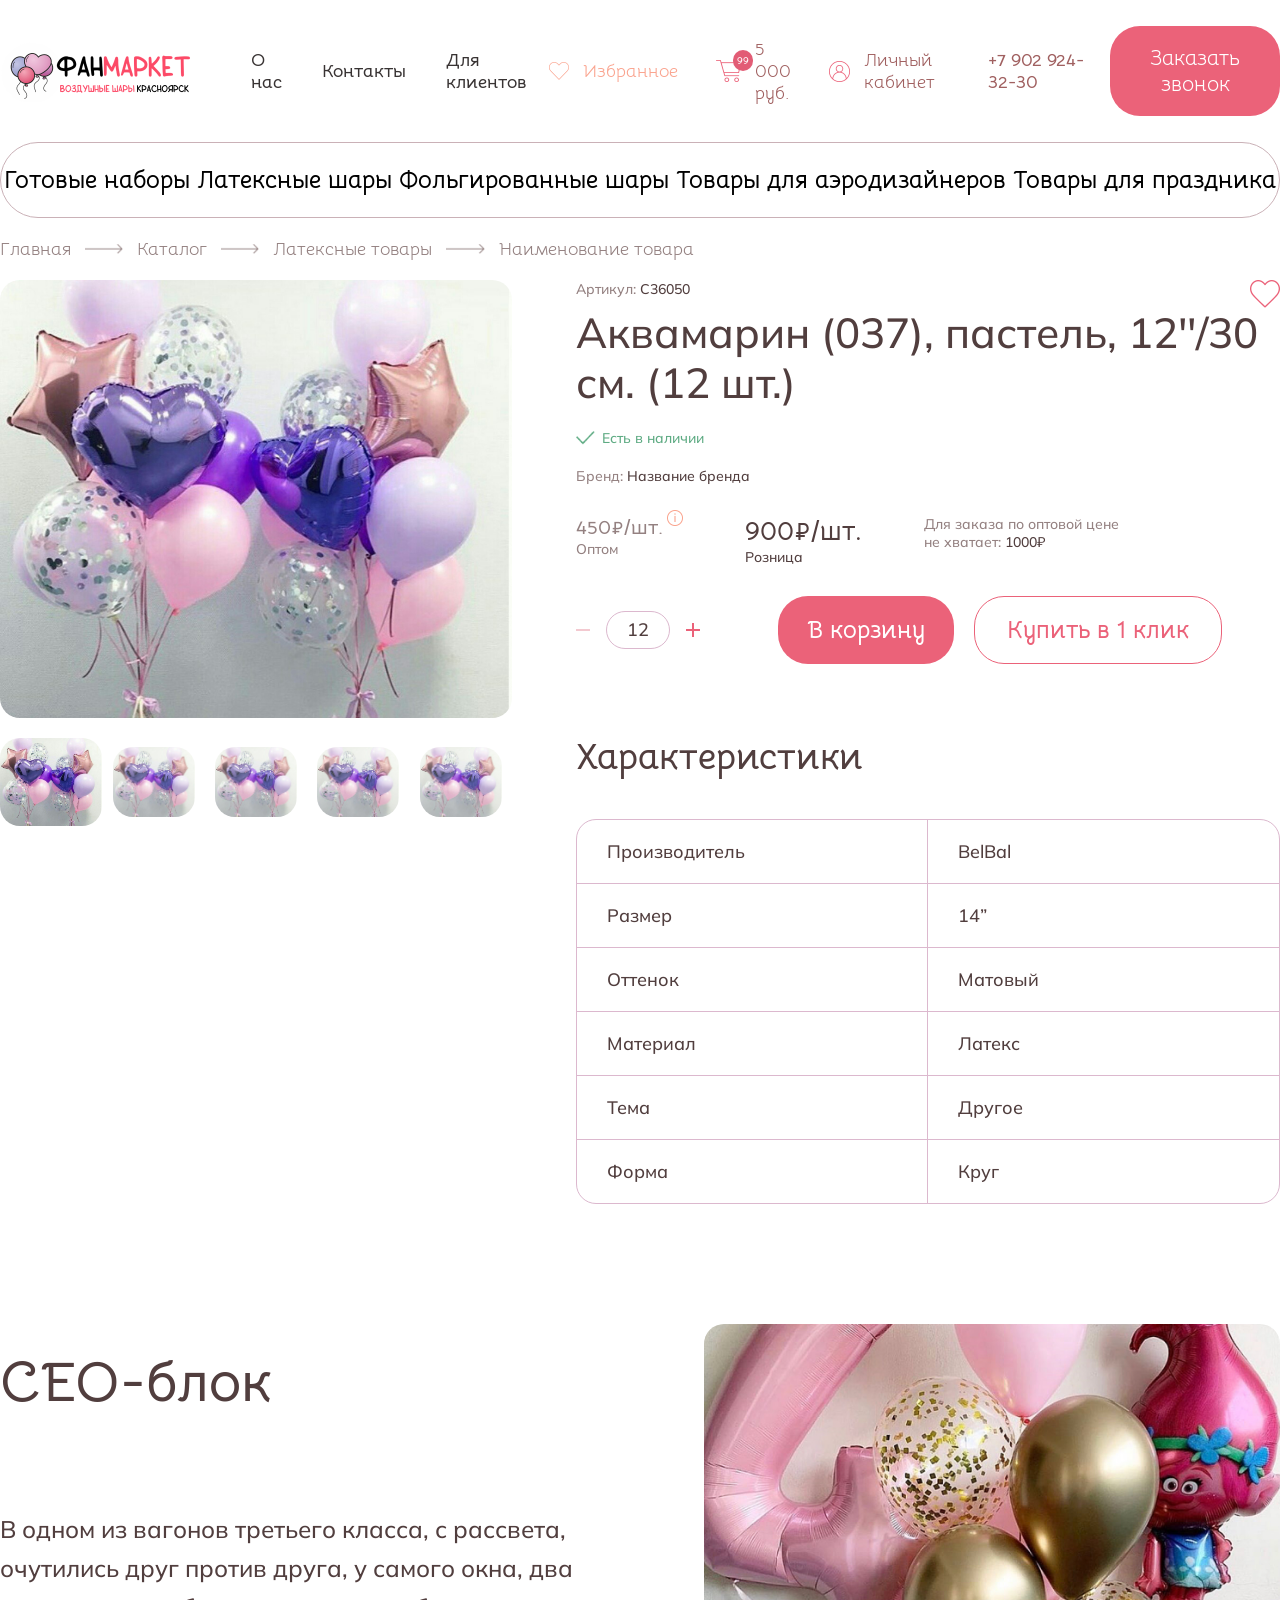
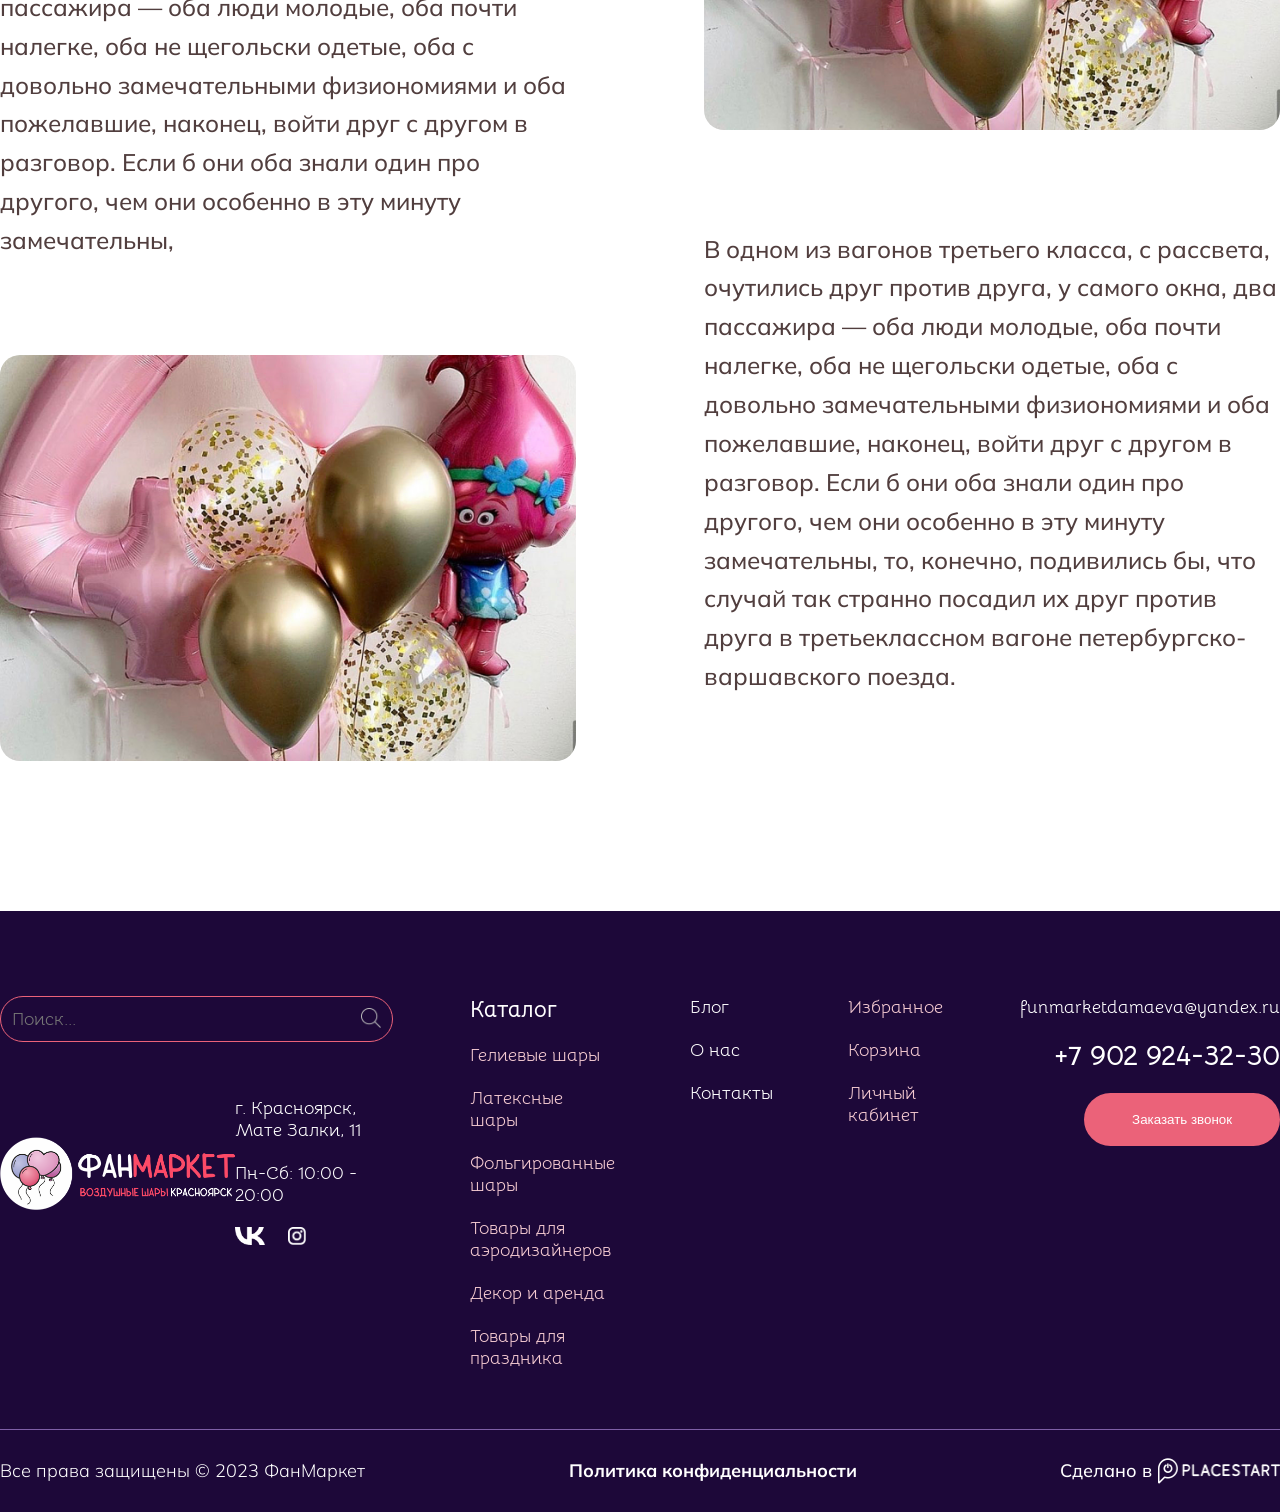
==== commit d15f3e81: "Position and add js to product page Добавил функционал для карусели картинок и расставил элементы. О" ====
--- a/product.html
+++ b/product.html
@@ -65,10 +65,10 @@
             <div class="img-carousel">
                 <img src="images/baloons.png" alt="">
                 <ul class="carousel-items">
-                    <li>
-                        <img src="images/baloons.png" alt="">
-                    </li>
                     <li class="selected">
+                        <img src="images/baloons.png" alt="">
+                    </li>
+                    <li>
                         <img src="images/baloons.png" alt="">
                     </li>
                     <li>
@@ -87,11 +87,11 @@
                     <p class="product-property">Артикул: <span>C36050</span></p>
                     <h1>Аквамарин (037), пастель, 12''/30 см. <span class="no-wrap">(12 шт.)</span></h1>
                     <div class="bellow-h1">
-                        <p class="product-property">Бренд: <span>Название бренда</span></p>
                         <div class="product-in-stock">
                             <img src="images/icons/positive_mark.png" alt="Товар есть в наличии">
                             <p>Есть в наличии</p>
                         </div>
+                        <p class="product-property">Бренд: <span>Название бренда</span></p>
                     </div>
                 </div>
                 <div class="info-prices">
@@ -112,8 +112,10 @@
                         <p>12</p>
                         <img src="images/icons/plus.png" alt="Положить в корзину 1 товар">
                     </div>
-                    <button class="primary-btn bellota px24 bold">В корзину</button>
-                    <button class="outlined-btn bellota px24 bold">Купить в 1 клик</button>
+                    <div class="buttons">
+                        <button class="primary-btn bellota px24 bold">В корзину</button>
+                        <button class="outlined-btn bellota px24 bold">Купить в 1 клик</button>
+                    </div>
                 </div>
                 <div class="stats">
                     <h1>Характеристики</h1>
--- a/css/style.css
+++ b/css/style.css
@@ -80,6 +80,18 @@
 
 tr:last-child td {
     border-bottom: none;
+}
+
+.img-carousel {
+    display: flex;
+    flex-direction: column;
+    align-items: center;
+    gap: 20px;
+    width: 40%;
+}
+
+.img-carousel > img {
+    width: 100%;
 }
 
 .img-carousel img {
@@ -761,6 +773,82 @@
     color: #513E3E;
 }
 
+.info-prices {
+    display: flex;
+    flex-flow: row wrap;
+    column-gap: 62px;
+    row-gap: 20px;
+    margin: 30px 0px;
+}
+
+.container.product {
+    display: flex;
+    flex-flow: row wrap;
+    justify-content: space-between;
+    align-content: center;
+    align-items: start;
+    position: relative;
+}
+
+.container.product .product-favorite {
+    position: absolute;
+    top: 0;
+    right: 0;
+    z-index: 1;
+    padding: 0px;
+    border-radius: 0px;
+    width: 30px;
+    background-color: transparent;
+}
+
+.product-info {
+    max-width: 55%;
+    flex: 1;
+}
+
+.product-info .bellow-h1 {
+    flex-direction: column;
+}
+
+.info-bottom {
+    display: flex;
+    flex-flow: row wrap;
+    column-gap: 78px;
+    row-gap: 20px;
+    align-items: center;
+    width: max-content;
+}
+
+.info-bottom .buttons {
+    display: flex;
+    flex-flow: row wrap;
+    gap: 20px;
+}
+
+.info-bottom .product-card-amount {
+    gap: 16px;
+}
+
+.product-info .product-in-stock {
+    margin-top: 20px;
+    margin-bottom: 20px;
+}
+
+.product-info .h1-and-bellow h1 {
+    margin-top: 10px;
+    margin-bottom: 0px;
+    font-size: 42px;
+}
+
+.stats h1 {
+    margin-top: 70px;
+    margin-bottom: 40px;
+}
+
+.info-prices .product-property {
+    max-width: 210px;
+}
+
 footer {
     background-color: #1D0839;
 }
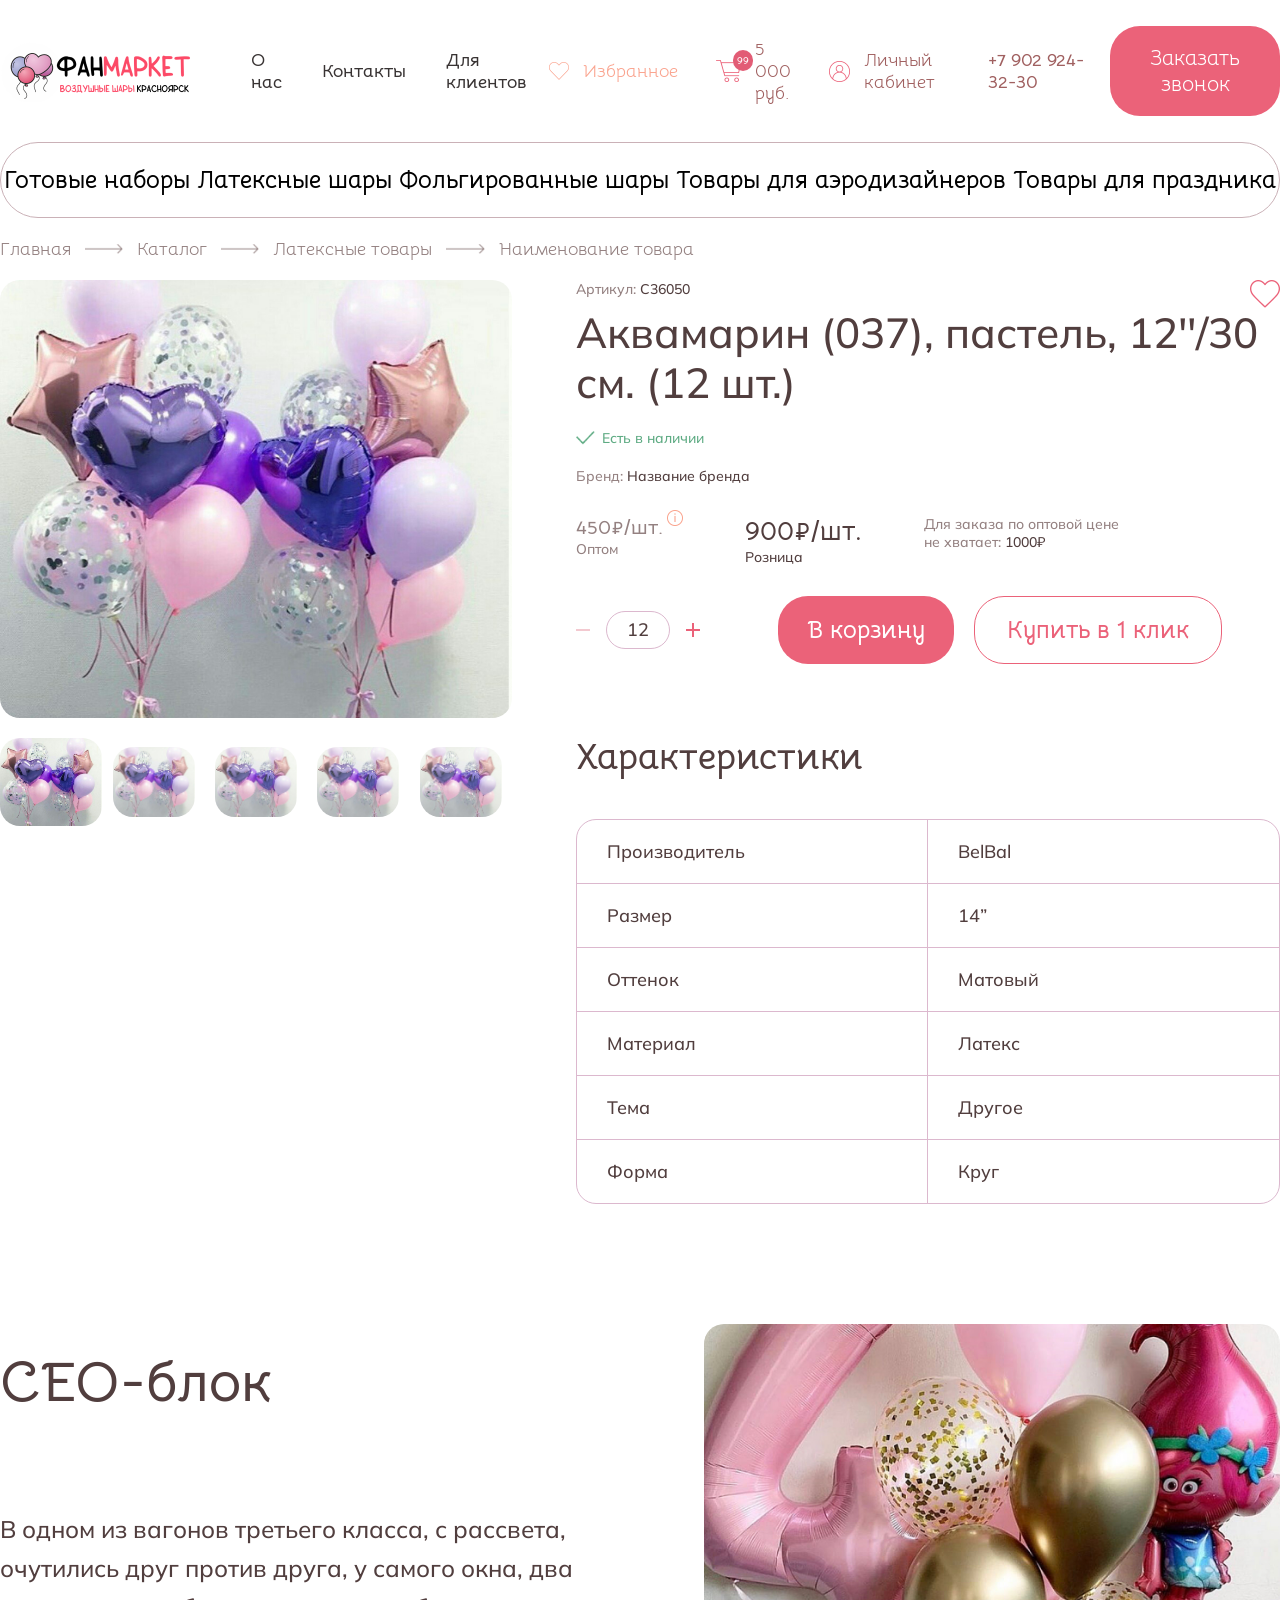
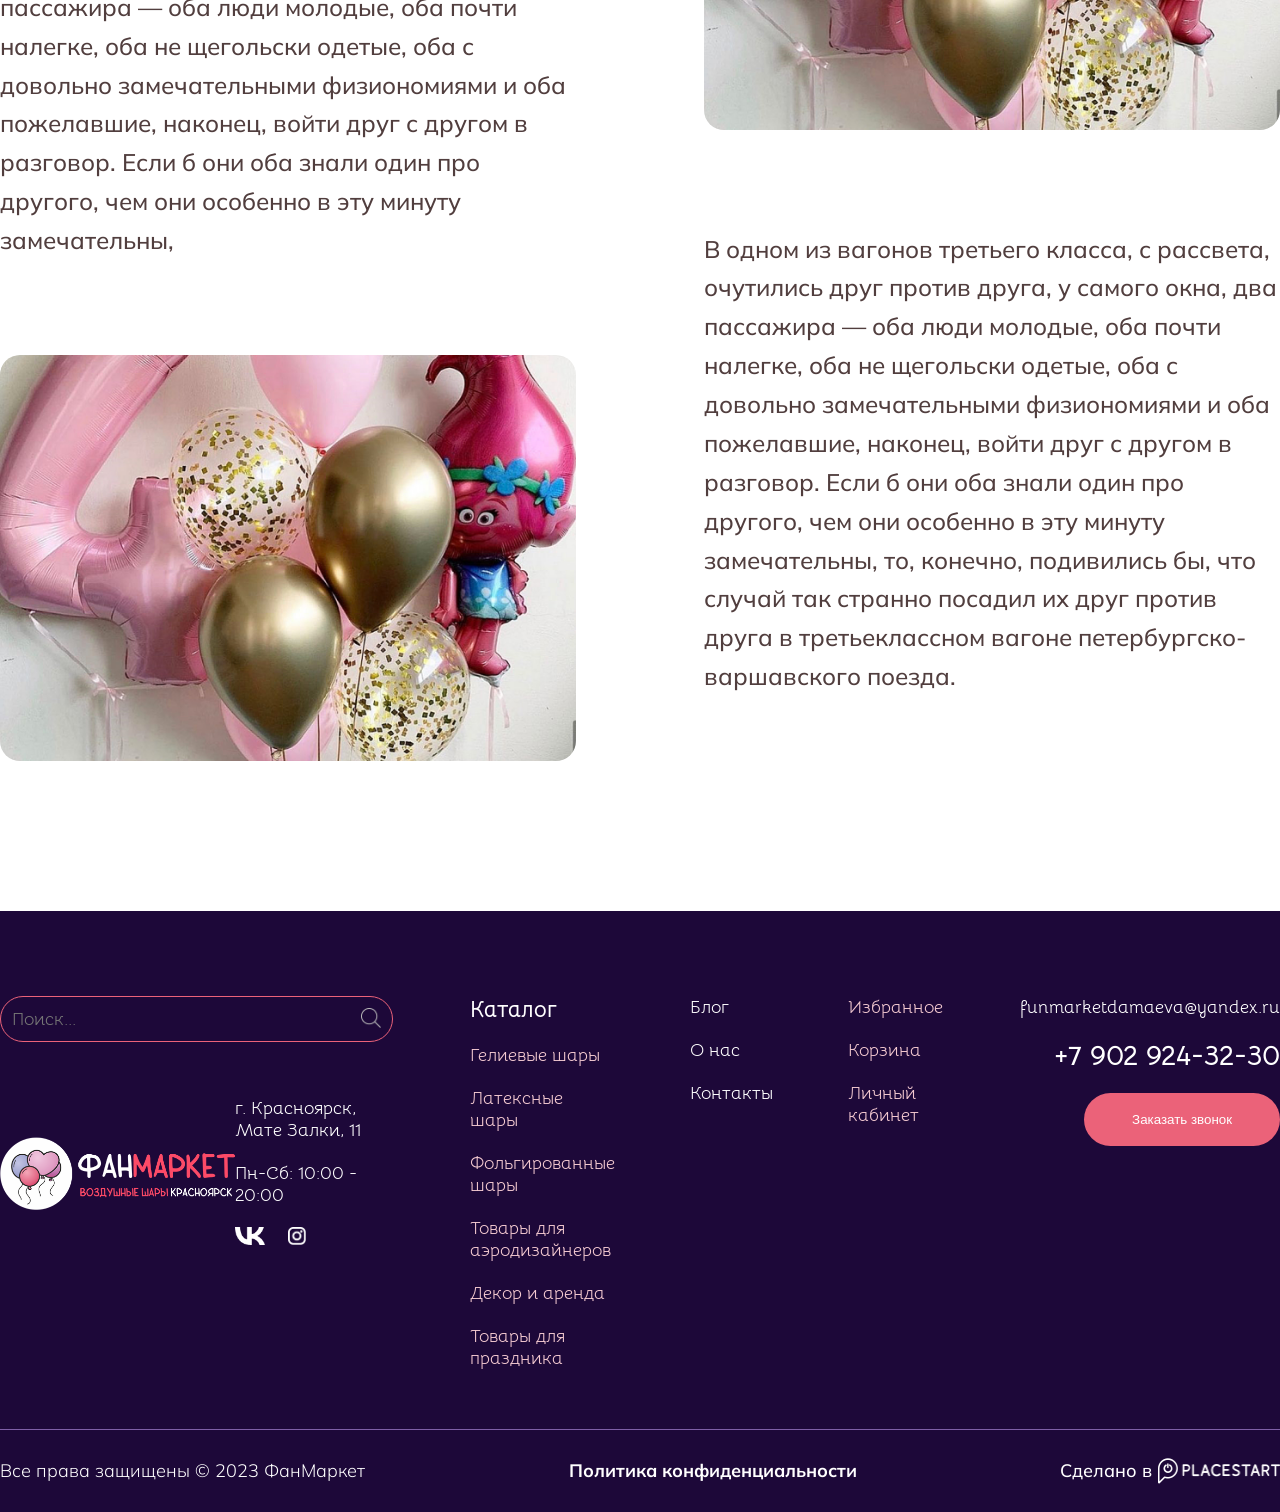
==== commit 1f7d4bbe: "Apply js for counters and favorites Добавил скрипты для добавления в избранное и счетчиков." ====
--- a/product.html
+++ b/product.html
@@ -61,7 +61,7 @@
     </section>
     <section class="main">
         <div class="container product">
-            <img class="product-favorite" src="images/icons/favorite_empty.png" alt="Добавить в избранное">
+            <img class="product-favorite" src="images/icons/favorite_empty.png" alt="Добавить в избранное" toggle=false>
             <div class="img-carousel">
                 <img src="images/baloons.png" alt="">
                 <ul class="carousel-items">
@@ -108,9 +108,13 @@
                 </div>
                 <div class="info-bottom">
                     <div class="product-card-amount">
-                        <img src="images/icons/minus.png" alt="Выложить из корзины 1 товар">
+                        <div>
+                            <img class="minus" src="images/icons/minus.png" alt="Выложить из корзины 1 товар">
+                        </div>
                         <p>12</p>
-                        <img src="images/icons/plus.png" alt="Положить в корзину 1 товар">
+                        <div>
+                            <img class="plus" src="images/icons/plus.png" alt="Выложить из корзины 1 товар">
+                        </div>
                     </div>
                     <div class="buttons">
                         <button class="primary-btn bellota px24 bold">В корзину</button>
--- a/css/style.css
+++ b/css/style.css
@@ -711,6 +711,13 @@
     line-height: 100%;
 }
 
+.product-card-amount div {
+    height: 30px;
+    display: flex;
+    align-items: center;
+
+}
+
 .product-card-amount img {
     width: 14px;
     height: auto;
